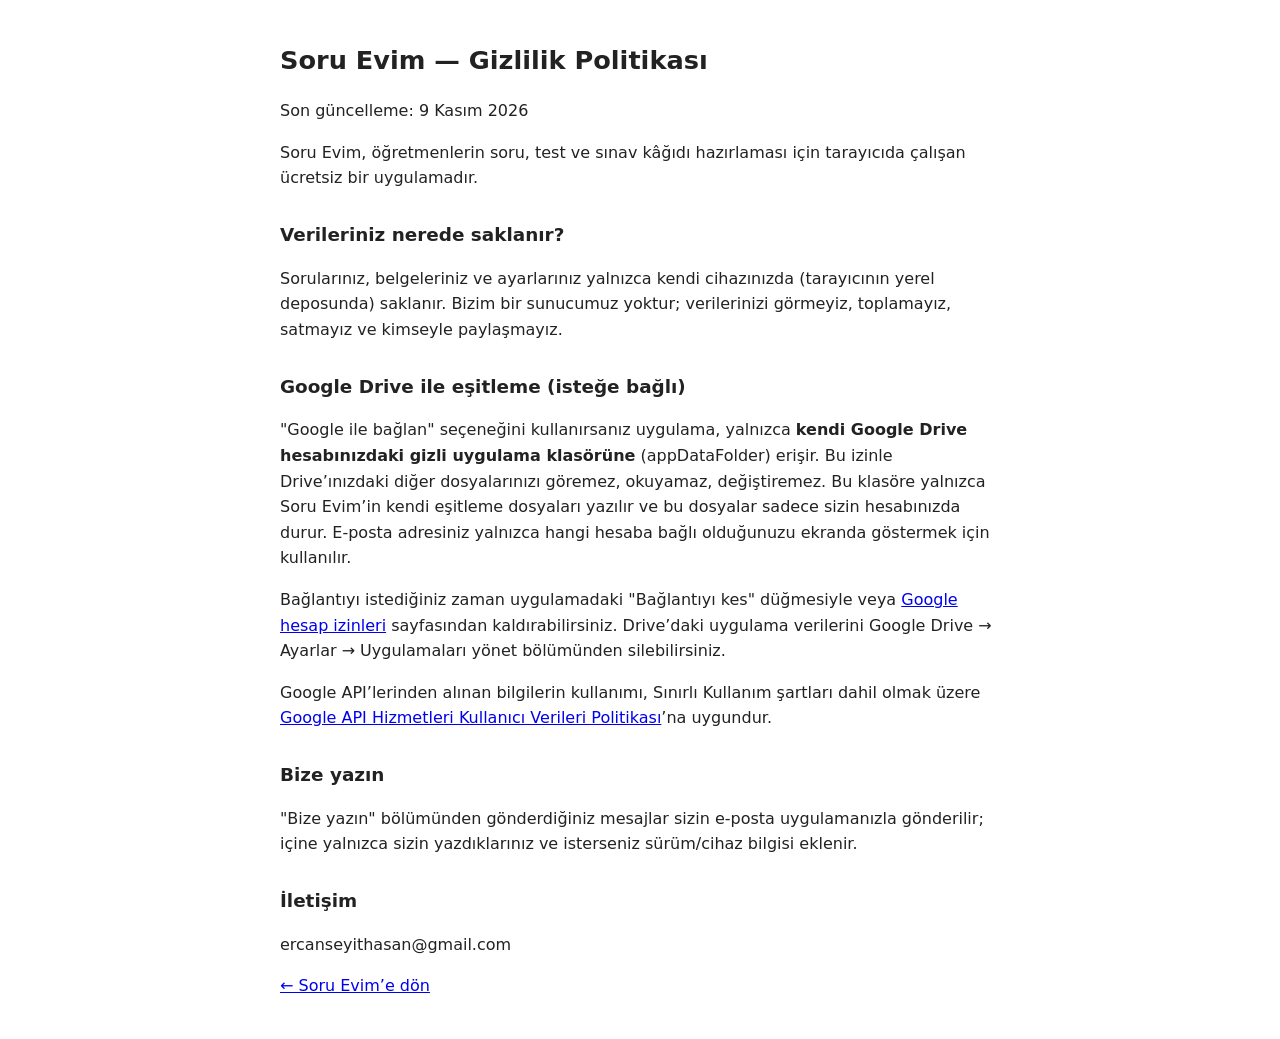
==== gizlilik.html @ 13be15e6 "Drive eşitleme etkin (OAuth istemci kimliği), bağlı hesap e-postası, gizlilik sayfası Co-Authored-By" ====
<!doctype html>
<html lang="tr"><head><meta charset="utf-8"><meta name="viewport" content="width=device-width,initial-scale=1">
<title>Soru Evim — Gizlilik Politikası</title>
<style>body{font-family:system-ui,sans-serif;max-width:720px;margin:40px auto;padding:0 18px;line-height:1.6;color:#222}h1{font-size:1.6rem}h2{font-size:1.15rem;margin-top:1.6em}</style></head>
<body>
<h1>Soru Evim — Gizlilik Politikası</h1>
<p>Son güncelleme: 9 Kasım 2026</p>
<p>Soru Evim, öğretmenlerin soru, test ve sınav kâğıdı hazırlaması için tarayıcıda çalışan ücretsiz bir uygulamadır.</p>
<h2>Verileriniz nerede saklanır?</h2>
<p>Sorularınız, belgeleriniz ve ayarlarınız yalnızca kendi cihazınızda (tarayıcının yerel deposunda) saklanır. Bizim bir sunucumuz yoktur; verilerinizi görmeyiz, toplamayız, satmayız ve kimseyle paylaşmayız.</p>
<h2>Google Drive ile eşitleme (isteğe bağlı)</h2>
<p>"Google ile bağlan" seçeneğini kullanırsanız uygulama, yalnızca <b>kendi Google Drive hesabınızdaki gizli uygulama klasörüne</b> (appDataFolder) erişir. Bu izinle Drive’ınızdaki diğer dosyalarınızı göremez, okuyamaz, değiştiremez. Bu klasöre yalnızca Soru Evim’in kendi eşitleme dosyaları yazılır ve bu dosyalar sadece sizin hesabınızda durur. E-posta adresiniz yalnızca hangi hesaba bağlı olduğunuzu ekranda göstermek için kullanılır.</p>
<p>Bağlantıyı istediğiniz zaman uygulamadaki "Bağlantıyı kes" düğmesiyle veya <a href="https://myaccount.google.com/permissions">Google hesap izinleri</a> sayfasından kaldırabilirsiniz. Drive’daki uygulama verilerini Google Drive → Ayarlar → Uygulamaları yönet bölümünden silebilirsiniz.</p>
<p>Google API’lerinden alınan bilgilerin kullanımı, Sınırlı Kullanım şartları dahil olmak üzere <a href="https://developers.google.com/terms/api-services-user-data-policy">Google API Hizmetleri Kullanıcı Verileri Politikası</a>’na uygundur.</p>
<h2>Bize yazın</h2>
<p>"Bize yazın" bölümünden gönderdiğiniz mesajlar sizin e-posta uygulamanızla gönderilir; içine yalnızca sizin yazdıklarınız ve isterseniz sürüm/cihaz bilgisi eklenir.</p>
<h2>İletişim</h2>
<p>ercanseyithasan@gmail.com</p>
<p><a href="./">← Soru Evim’e dön</a></p>
</body></html>
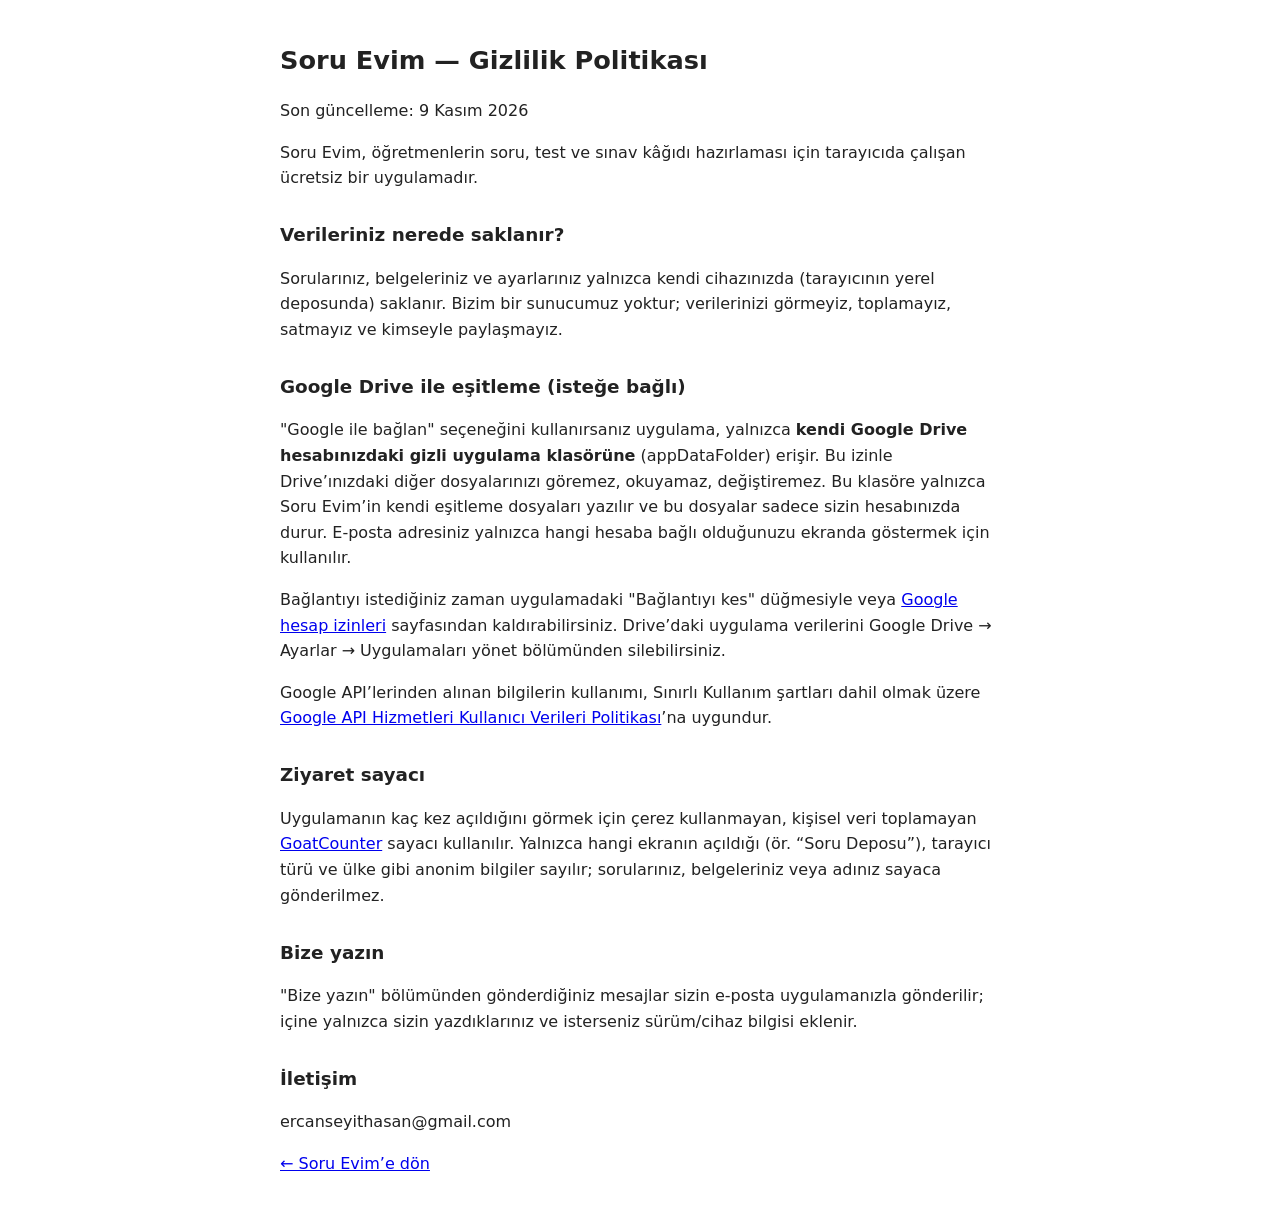
==== commit a441721c: "GoatCounter anonim sayaç; gizlilik sayfasına not; v2.9.12 Co-Authored-By: Claude Opus 5.5 <noreply@a" ====
--- a/gizlilik.html
+++ b/gizlilik.html
@@ -12,6 +12,8 @@
 <p>"Google ile bağlan" seçeneğini kullanırsanız uygulama, yalnızca <b>kendi Google Drive hesabınızdaki gizli uygulama klasörüne</b> (appDataFolder) erişir. Bu izinle Drive’ınızdaki diğer dosyalarınızı göremez, okuyamaz, değiştiremez. Bu klasöre yalnızca Soru Evim’in kendi eşitleme dosyaları yazılır ve bu dosyalar sadece sizin hesabınızda durur. E-posta adresiniz yalnızca hangi hesaba bağlı olduğunuzu ekranda göstermek için kullanılır.</p>
 <p>Bağlantıyı istediğiniz zaman uygulamadaki "Bağlantıyı kes" düğmesiyle veya <a href="https://myaccount.google.com/permissions">Google hesap izinleri</a> sayfasından kaldırabilirsiniz. Drive’daki uygulama verilerini Google Drive → Ayarlar → Uygulamaları yönet bölümünden silebilirsiniz.</p>
 <p>Google API’lerinden alınan bilgilerin kullanımı, Sınırlı Kullanım şartları dahil olmak üzere <a href="https://developers.google.com/terms/api-services-user-data-policy">Google API Hizmetleri Kullanıcı Verileri Politikası</a>’na uygundur.</p>
+<h2>Ziyaret sayacı</h2>
+<p>Uygulamanın kaç kez açıldığını görmek için çerez kullanmayan, kişisel veri toplamayan <a href="https://www.goatcounter.com/">GoatCounter</a> sayacı kullanılır. Yalnızca hangi ekranın açıldığı (ör. “Soru Deposu”), tarayıcı türü ve ülke gibi anonim bilgiler sayılır; sorularınız, belgeleriniz veya adınız sayaca gönderilmez.</p>
 <h2>Bize yazın</h2>
 <p>"Bize yazın" bölümünden gönderdiğiniz mesajlar sizin e-posta uygulamanızla gönderilir; içine yalnızca sizin yazdıklarınız ve isterseniz sürüm/cihaz bilgisi eklenir.</p>
 <h2>İletişim</h2>
